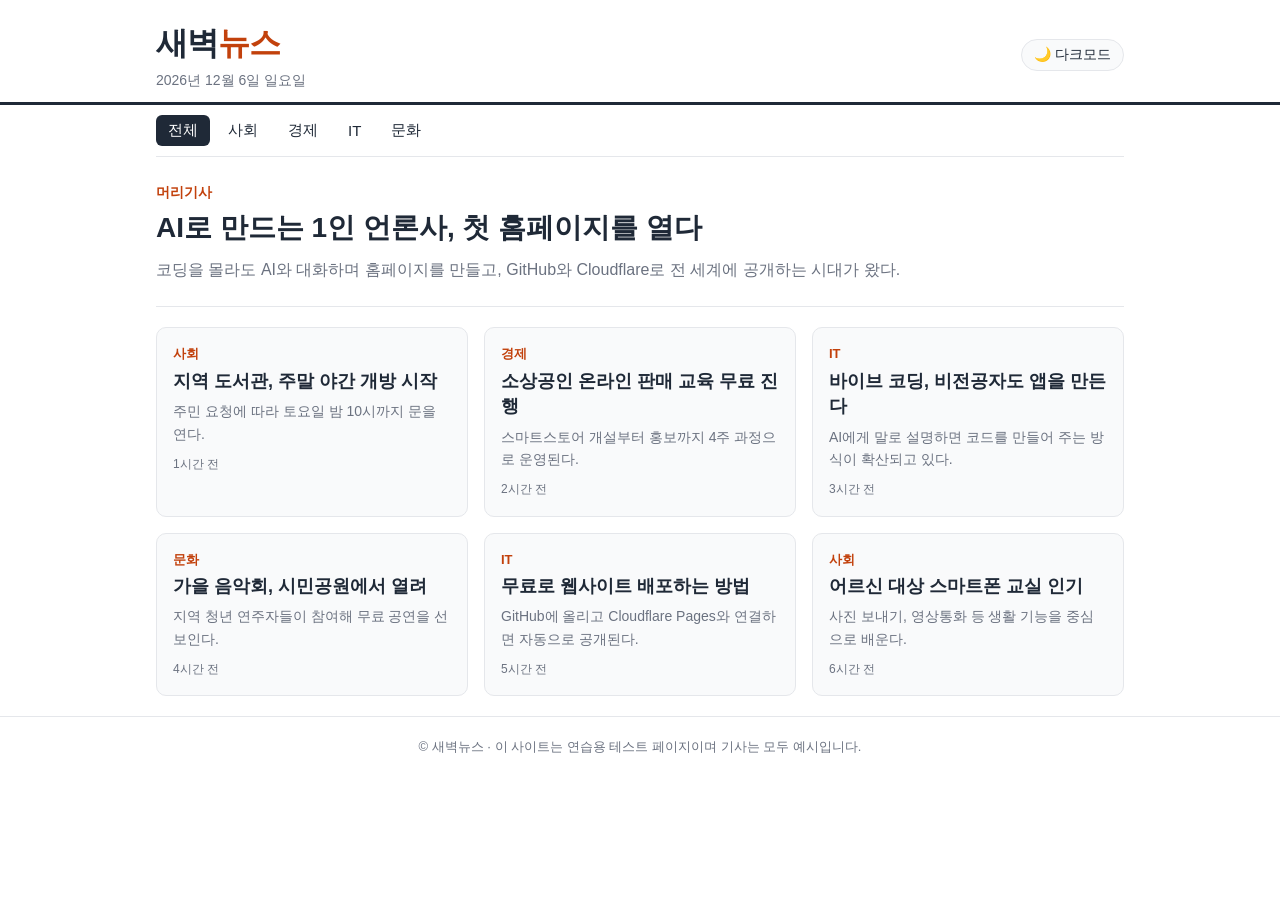
==== index.html @ fafa8a00 "언론사 홈페이지 테스트 페이지 추가 (index.html)" ====
<!DOCTYPE html>
<html lang="ko">
<head>
  <meta charset="UTF-8">
  <meta name="viewport" content="width=device-width, initial-scale=1.0">
  <title>새벽뉴스 (테스트)</title>

  <!-- ===== CSS: 꾸미기 ===== -->
  <style>
    :root {
      --bg: #ffffff;
      --text: #1f2937;
      --sub: #6b7280;
      --line: #e5e7eb;
      --point: #c2410c;
      --card: #f9fafb;
    }
    body.dark {
      --bg: #111827;
      --text: #f3f4f6;
      --sub: #9ca3af;
      --line: #374151;
      --point: #fb923c;
      --card: #1f2937;
    }
    * { box-sizing: border-box; }
    body {
      margin: 0;
      font-family: "Pretendard", "Apple SD Gothic Neo", "Malgun Gothic", sans-serif;
      background: var(--bg);
      color: var(--text);
      line-height: 1.6;
    }
    .wrap { max-width: 1000px; margin: 0 auto; padding: 0 16px; }

    /* 상단 */
    header { border-bottom: 3px solid var(--text); padding: 18px 0 10px; }
    .top { display: flex; justify-content: space-between; align-items: center; gap: 12px; }
    .logo { font-size: 32px; font-weight: 900; letter-spacing: -1px; margin: 0; }
    .logo span { color: var(--point); }
    .date { color: var(--sub); font-size: 14px; }
    #modeBtn {
      border: 1px solid var(--line); background: var(--card); color: var(--text);
      padding: 6px 12px; border-radius: 20px; cursor: pointer; font-size: 14px;
    }

    /* 메뉴 */
    nav { display: flex; gap: 6px; flex-wrap: wrap; padding: 10px 0; border-bottom: 1px solid var(--line); }
    nav button {
      border: none; background: none; color: var(--text); font-size: 15px;
      padding: 6px 12px; border-radius: 6px; cursor: pointer;
    }
    nav button.on { background: var(--text); color: var(--bg); }

    /* 머리기사 */
    .headline { padding: 24px 0; border-bottom: 1px solid var(--line); }
    .headline .tag { color: var(--point); font-weight: 700; font-size: 14px; }
    .headline h2 { font-size: 28px; margin: 6px 0 10px; line-height: 1.35; }
    .headline p { color: var(--sub); margin: 0; }

    /* 기사 목록 */
    .grid { display: grid; grid-template-columns: repeat(auto-fill, minmax(280px, 1fr)); gap: 16px; padding: 20px 0; }
    .card { background: var(--card); border: 1px solid var(--line); border-radius: 10px; padding: 16px; }
    .card .tag { color: var(--point); font-size: 13px; font-weight: 700; }
    .card h3 { margin: 4px 0 6px; font-size: 18px; line-height: 1.4; }
    .card p { margin: 0; color: var(--sub); font-size: 14px; }
    .card .time { margin-top: 10px; font-size: 12px; color: var(--sub); }

    footer { border-top: 1px solid var(--line); padding: 20px 0 40px; color: var(--sub); font-size: 13px; text-align: center; }

    @media (max-width: 600px) {
      .logo { font-size: 26px; }
      .headline h2 { font-size: 22px; }
    }
  </style>
</head>
<body>

  <!-- ===== HTML: 뼈대 ===== -->
  <header>
    <div class="wrap top">
      <div>
        <h1 class="logo">새벽<span>뉴스</span></h1>
        <div class="date" id="today"></div>
      </div>
      <button id="modeBtn">🌙 다크모드</button>
    </div>
  </header>

  <div class="wrap">
    <nav id="menu">
      <button class="on" data-cat="전체">전체</button>
      <button data-cat="사회">사회</button>
      <button data-cat="경제">경제</button>
      <button data-cat="IT">IT</button>
      <button data-cat="문화">문화</button>
    </nav>

    <section class="headline">
      <div class="tag">머리기사</div>
      <h2>AI로 만드는 1인 언론사, 첫 홈페이지를 열다</h2>
      <p>코딩을 몰라도 AI와 대화하며 홈페이지를 만들고, GitHub와 Cloudflare로 전 세계에 공개하는 시대가 왔다.</p>
    </section>

    <section class="grid" id="list"></section>
  </div>

  <footer>
    © 새벽뉴스 · 이 사이트는 연습용 테스트 페이지이며 기사는 모두 예시입니다.
  </footer>

  <!-- ===== JavaScript: 동작 ===== -->
  <script>
    // 1) 기사 데이터 (예시)
    const articles = [
      { cat: "사회", title: "지역 도서관, 주말 야간 개방 시작", text: "주민 요청에 따라 토요일 밤 10시까지 문을 연다.", time: "1시간 전" },
      { cat: "경제", title: "소상공인 온라인 판매 교육 무료 진행", text: "스마트스토어 개설부터 홍보까지 4주 과정으로 운영된다.", time: "2시간 전" },
      { cat: "IT", title: "바이브 코딩, 비전공자도 앱을 만든다", text: "AI에게 말로 설명하면 코드를 만들어 주는 방식이 확산되고 있다.", time: "3시간 전" },
      { cat: "문화", title: "가을 음악회, 시민공원에서 열려", text: "지역 청년 연주자들이 참여해 무료 공연을 선보인다.", time: "4시간 전" },
      { cat: "IT", title: "무료로 웹사이트 배포하는 방법", text: "GitHub에 올리고 Cloudflare Pages와 연결하면 자동으로 공개된다.", time: "5시간 전" },
      { cat: "사회", title: "어르신 대상 스마트폰 교실 인기", text: "사진 보내기, 영상통화 등 생활 기능을 중심으로 배운다.", time: "6시간 전" }
    ];

    // 2) 기사 목록을 화면에 그리기
    function showArticles(category) {
      const list = document.getElementById("list");
      list.innerHTML = "";
      articles
        .filter(a => category === "전체" || a.cat === category)
        .forEach(a => {
          list.innerHTML += `
            <article class="card">
              <div class="tag">${a.cat}</div>
              <h3>${a.title}</h3>
              <p>${a.text}</p>
              <div class="time">${a.time}</div>
            </article>`;
        });
    }

    // 3) 메뉴를 클릭하면 해당 분야 기사만 보이기 (이벤트)
    document.querySelectorAll("#menu button").forEach(btn => {
      btn.addEventListener("click", () => {
        document.querySelectorAll("#menu button").forEach(b => b.classList.remove("on"));
        btn.classList.add("on");
        showArticles(btn.dataset.cat);
      });
    });

    // 4) 다크모드 버튼
    document.getElementById("modeBtn").addEventListener("click", () => {
      document.body.classList.toggle("dark");
      const isDark = document.body.classList.contains("dark");
      document.getElementById("modeBtn").textContent = isDark ? "☀️ 라이트모드" : "🌙 다크모드";
    });

    // 5) 오늘 날짜 표시
    document.getElementById("today").textContent =
      new Date().toLocaleDateString("ko-KR", { year: "numeric", month: "long", day: "numeric", weekday: "long" });

    // 처음 열었을 때 전체 기사 보이기
    showArticles("전체");
  </script>
</body>
</html>
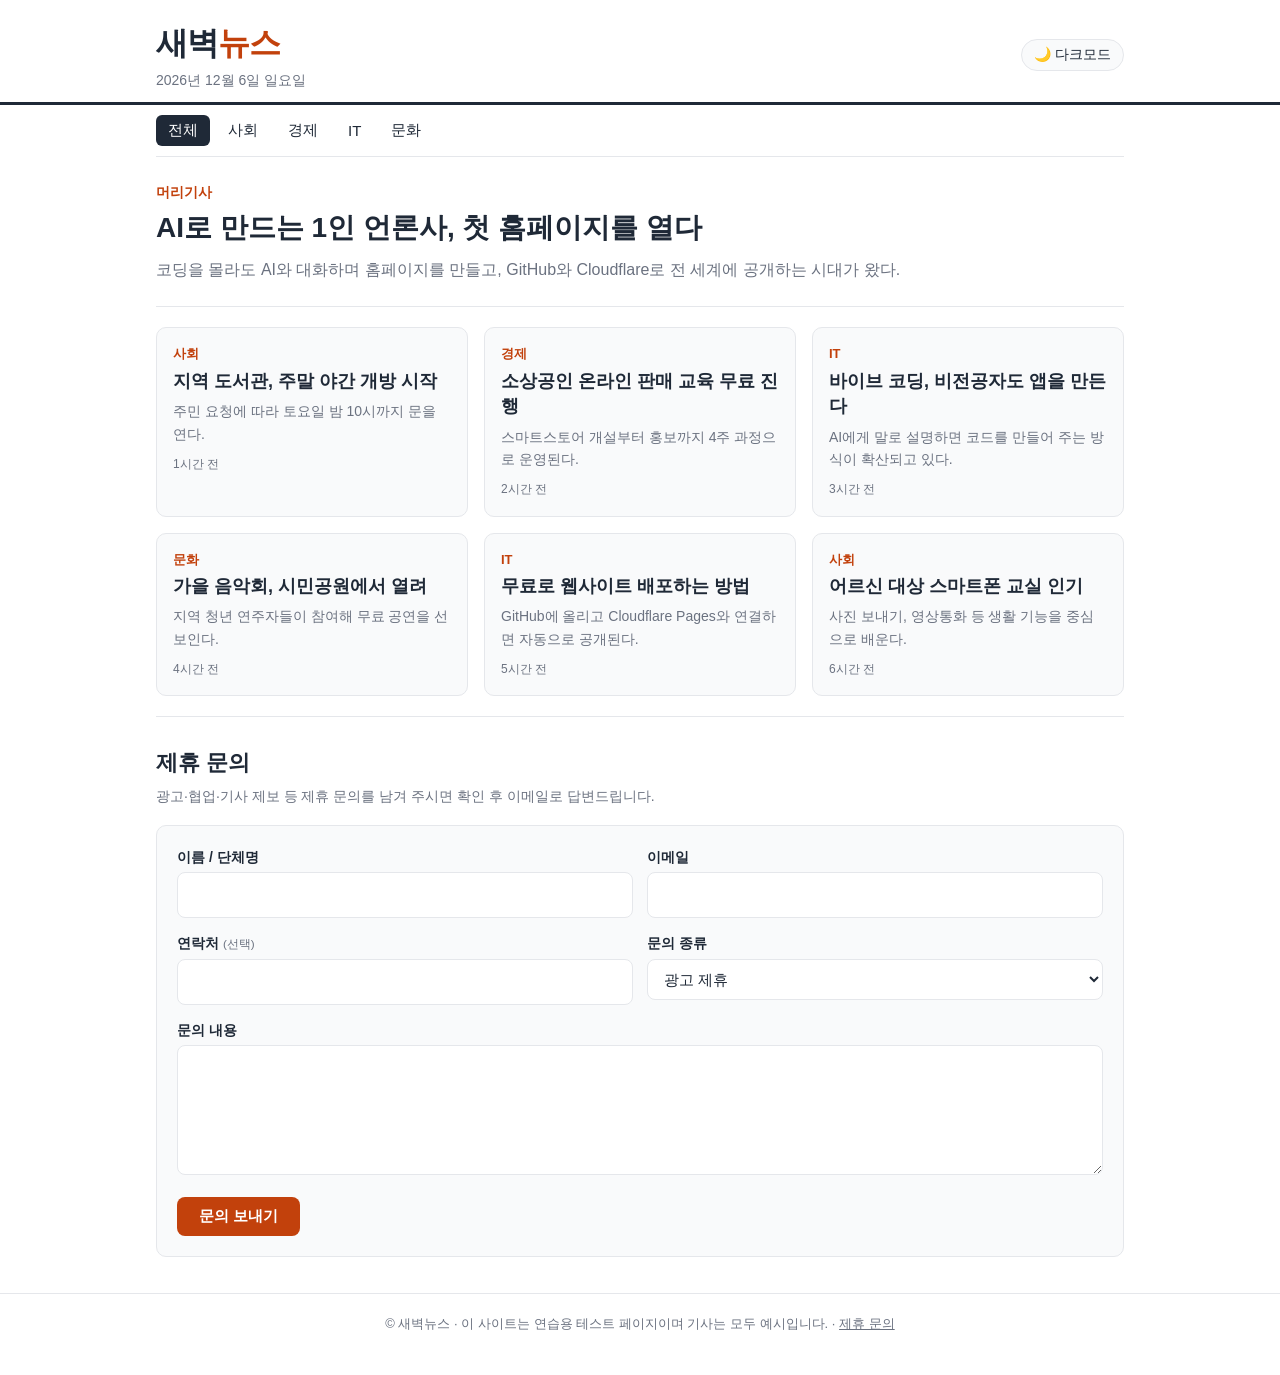
==== commit 89ee1451: "제휴 문의 폼 추가 (Formspree) Co-Authored-By: Claude Opus 5.5 <noreply@anthropic.com>" ====
--- a/index.html
+++ b/index.html
@@ -4,6 +4,18 @@
   <meta charset="UTF-8">
   <meta name="viewport" content="width=device-width, initial-scale=1.0">
   <title>새벽뉴스 (테스트)</title>
+
+  <!-- 화면이 그려지기 전에 저장된 모드를 먼저 적용 (깜빡임 방지) -->
+  <script>
+    (function () {
+      let saved = null;
+      try { saved = localStorage.getItem("theme"); } catch (e) {}
+      const prefersDark = window.matchMedia("(prefers-color-scheme: dark)").matches;
+      if (saved === "dark" || (!saved && prefersDark)) {
+        document.documentElement.classList.add("dark");
+      }
+    })();
+  </script>
 
   <!-- ===== CSS: 꾸미기 ===== -->
   <style>
@@ -15,7 +27,7 @@
       --point: #c2410c;
       --card: #f9fafb;
     }
-    body.dark {
+    html.dark {
       --bg: #111827;
       --text: #f3f4f6;
       --sub: #9ca3af;
@@ -30,7 +42,9 @@
       background: var(--bg);
       color: var(--text);
       line-height: 1.6;
-    }
+      transition: background 0.3s, color 0.3s;
+    }
+    .card, #modeBtn { transition: background 0.3s, border-color 0.3s, color 0.3s; }
     .wrap { max-width: 1000px; margin: 0 auto; padding: 0 16px; }
 
     /* 상단 */
@@ -66,9 +80,40 @@
     .card p { margin: 0; color: var(--sub); font-size: 14px; }
     .card .time { margin-top: 10px; font-size: 12px; color: var(--sub); }
 
+    /* 제휴 문의 폼 */
+    .contact { padding: 28px 0 36px; border-top: 1px solid var(--line); }
+    .contact h2 { font-size: 22px; margin: 0 0 4px; }
+    .contact .desc { color: var(--sub); font-size: 14px; margin: 0 0 18px; }
+    .contact form {
+      background: var(--card); border: 1px solid var(--line); border-radius: 10px;
+      padding: 20px; display: grid; grid-template-columns: 1fr 1fr; gap: 14px;
+    }
+    .contact .full { grid-column: 1 / -1; }
+    .contact label { display: block; font-size: 14px; font-weight: 700; margin-bottom: 4px; }
+    .contact label small { color: var(--sub); font-weight: 400; }
+    .contact input, .contact select, .contact textarea {
+      width: 100%; padding: 10px 12px; font: inherit; font-size: 15px;
+      color: var(--text); background: var(--bg);
+      border: 1px solid var(--line); border-radius: 8px;
+    }
+    .contact input:focus, .contact select:focus, .contact textarea:focus {
+      outline: 2px solid var(--point); outline-offset: -1px; border-color: transparent;
+    }
+    .contact textarea { min-height: 130px; resize: vertical; }
+    .contact button[type="submit"] {
+      justify-self: start; border: none; background: var(--point); color: #fff;
+      font-size: 15px; font-weight: 700; padding: 10px 22px; border-radius: 8px; cursor: pointer;
+    }
+    .contact button[type="submit"]:disabled { opacity: 0.6; cursor: default; }
+    #formMsg { font-size: 14px; margin: 0; }
+    #formMsg.ok { color: #16a34a; }
+    #formMsg.err { color: #dc2626; }
+    .contact .hp { display: none; }
+
     footer { border-top: 1px solid var(--line); padding: 20px 0 40px; color: var(--sub); font-size: 13px; text-align: center; }
 
     @media (max-width: 600px) {
+      .contact form { grid-template-columns: 1fr; }
       .logo { font-size: 26px; }
       .headline h2 { font-size: 22px; }
     }
@@ -103,10 +148,50 @@
     </section>
 
     <section class="grid" id="list"></section>
+
+    <!-- 제휴 문의 폼 (Formspree로 이메일 전송) -->
+    <section class="contact" id="contact">
+      <h2>제휴 문의</h2>
+      <p class="desc">광고·협업·기사 제보 등 제휴 문의를 남겨 주시면 확인 후 이메일로 답변드립니다.</p>
+
+      <form id="contactForm" action="https://formspree.io/f/mvkzvkqk" method="POST">
+        <div>
+          <label for="name">이름 / 단체명</label>
+          <input id="name" name="이름" type="text" required>
+        </div>
+        <div>
+          <label for="email">이메일</label>
+          <input id="email" name="email" type="email" required>
+        </div>
+        <div>
+          <label for="phone">연락처 <small>(선택)</small></label>
+          <input id="phone" name="연락처" type="tel">
+        </div>
+        <div>
+          <label for="kind">문의 종류</label>
+          <select id="kind" name="문의 종류">
+            <option>광고 제휴</option>
+            <option>콘텐츠 협업</option>
+            <option>기사 제보</option>
+            <option>기타</option>
+          </select>
+        </div>
+        <div class="full">
+          <label for="message">문의 내용</label>
+          <textarea id="message" name="문의 내용" required></textarea>
+        </div>
+        <input type="hidden" name="_subject" value="[새벽뉴스] 새 제휴 문의">
+        <input class="hp" type="text" name="_gotcha" tabindex="-1" autocomplete="off">
+        <div class="full">
+          <button type="submit">문의 보내기</button>
+          <p id="formMsg" role="status"></p>
+        </div>
+      </form>
+    </section>
   </div>
 
   <footer>
-    © 새벽뉴스 · 이 사이트는 연습용 테스트 페이지이며 기사는 모두 예시입니다.
+    © 새벽뉴스 · 이 사이트는 연습용 테스트 페이지이며 기사는 모두 예시입니다. · <a href="#contact" style="color: inherit;">제휴 문의</a>
   </footer>
 
   <!-- ===== JavaScript: 동작 ===== -->
@@ -147,14 +232,65 @@
       });
     });
 
-    // 4) 다크모드 버튼
-    document.getElementById("modeBtn").addEventListener("click", () => {
-      document.body.classList.toggle("dark");
-      const isDark = document.body.classList.contains("dark");
-      document.getElementById("modeBtn").textContent = isDark ? "☀️ 라이트모드" : "🌙 다크모드";
+    // 4) 다크모드 / 라이트모드 버튼
+    //    - 누르면 모드가 바뀌고, 선택한 모드를 브라우저에 저장해 다음 방문에도 유지
+    //    - 저장된 선택이 없으면 휴대폰·컴퓨터의 기기 설정(다크/라이트)을 따름
+    const modeBtn = document.getElementById("modeBtn");
+
+    function updateModeBtn() {
+      const isDark = document.documentElement.classList.contains("dark");
+      modeBtn.textContent = isDark ? "☀️ 라이트모드" : "🌙 다크모드";
+    }
+
+    modeBtn.addEventListener("click", () => {
+      const isDark = document.documentElement.classList.toggle("dark");
+      try { localStorage.setItem("theme", isDark ? "dark" : "light"); } catch (e) {}
+      updateModeBtn();
     });
 
-    // 5) 오늘 날짜 표시
+    // 사용자가 직접 고른 적이 없으면, 기기 설정이 바뀔 때 따라 바뀜
+    window.matchMedia("(prefers-color-scheme: dark)").addEventListener("change", e => {
+      let saved = null;
+      try { saved = localStorage.getItem("theme"); } catch (err) {}
+      if (!saved) {
+        document.documentElement.classList.toggle("dark", e.matches);
+        updateModeBtn();
+      }
+    });
+
+    updateModeBtn();
+
+    // 5) 제휴 문의 폼: 페이지 이동 없이 Formspree로 보내고 결과를 화면에 표시
+    const contactForm = document.getElementById("contactForm");
+    const formMsg = document.getElementById("formMsg");
+
+    contactForm.addEventListener("submit", async e => {
+      e.preventDefault();
+      const submitBtn = contactForm.querySelector("button[type='submit']");
+      submitBtn.disabled = true;
+      submitBtn.textContent = "보내는 중...";
+      formMsg.className = "";
+      formMsg.textContent = "";
+
+      try {
+        const res = await fetch(contactForm.action, {
+          method: "POST",
+          body: new FormData(contactForm),
+          headers: { Accept: "application/json" }
+        });
+        if (!res.ok) throw new Error();
+        contactForm.reset();
+        formMsg.className = "ok";
+        formMsg.textContent = "문의가 접수되었습니다. 감사합니다!";
+      } catch (err) {
+        formMsg.className = "err";
+        formMsg.textContent = "전송에 실패했습니다. 잠시 후 다시 시도해 주세요.";
+      }
+      submitBtn.disabled = false;
+      submitBtn.textContent = "문의 보내기";
+    });
+
+    // 6) 오늘 날짜 표시
     document.getElementById("today").textContent =
       new Date().toLocaleDateString("ko-KR", { year: "numeric", month: "long", day: "numeric", weekday: "long" });
 
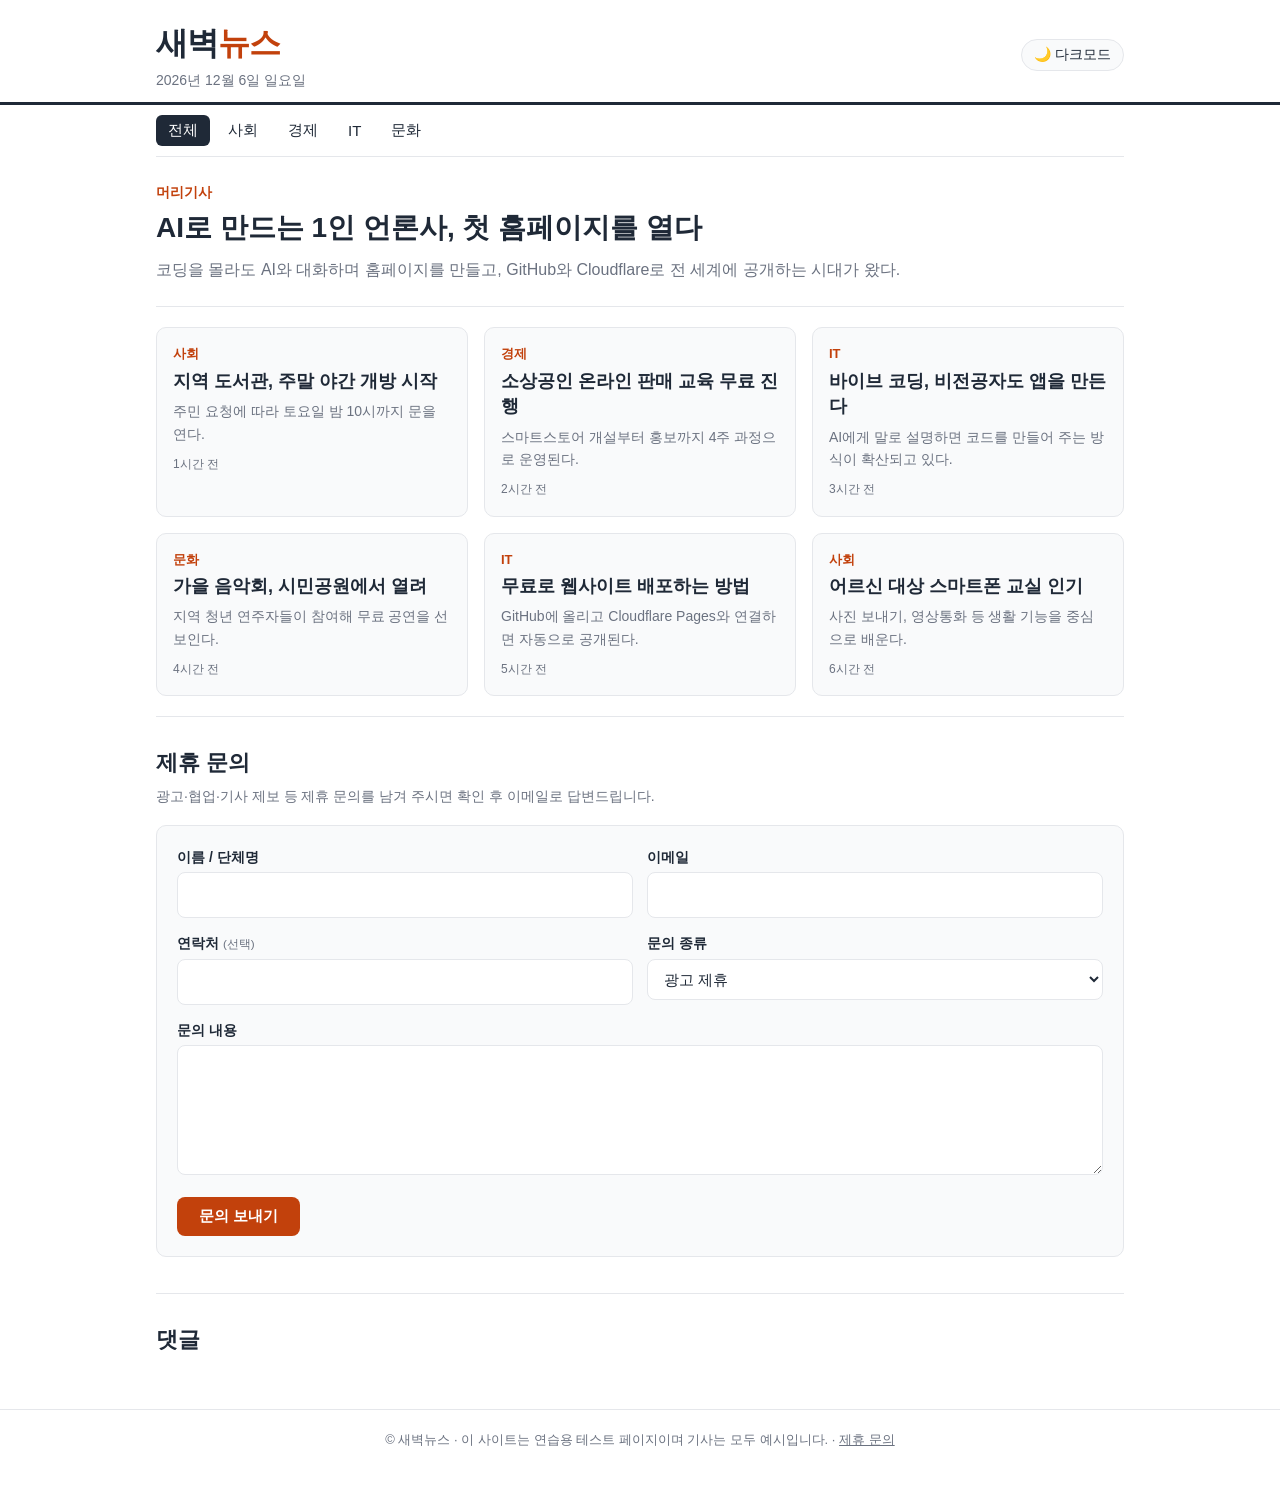
==== commit d58d36b4: "Disqus 댓글 추가 (다크모드 전환 시 댓글 창 다시 불러오기) Co-Authored-By: Claude Opus 5.5 <noreply@anthropic.com>" ====
--- a/index.html
+++ b/index.html
@@ -110,6 +110,10 @@
     #formMsg.err { color: #dc2626; }
     .contact .hp { display: none; }
 
+    /* 댓글 */
+    .comments { padding: 28px 0 36px; border-top: 1px solid var(--line); }
+    .comments h2 { font-size: 22px; margin: 0 0 16px; }
+
     footer { border-top: 1px solid var(--line); padding: 20px 0 40px; color: var(--sub); font-size: 13px; text-align: center; }
 
     @media (max-width: 600px) {
@@ -187,6 +191,13 @@
           <p id="formMsg" role="status"></p>
         </div>
       </form>
+    </section>
+
+    <!-- 댓글 (Disqus) -->
+    <section class="comments" id="comments">
+      <h2>댓글</h2>
+      <div id="disqus_thread"></div>
+      <noscript>Please enable JavaScript to view the <a href="https://disqus.com/?ref_noscript">comments powered by Disqus.</a></noscript>
     </section>
   </div>
 
@@ -246,6 +257,7 @@
       const isDark = document.documentElement.classList.toggle("dark");
       try { localStorage.setItem("theme", isDark ? "dark" : "light"); } catch (e) {}
       updateModeBtn();
+      reloadComments();
     });
 
     // 사용자가 직접 고른 적이 없으면, 기기 설정이 바뀔 때 따라 바뀜
@@ -255,6 +267,7 @@
       if (!saved) {
         document.documentElement.classList.toggle("dark", e.matches);
         updateModeBtn();
+        reloadComments();
       }
     });
 
@@ -290,7 +303,26 @@
       submitBtn.textContent = "문의 보내기";
     });
 
-    // 6) 오늘 날짜 표시
+    // 6) 댓글 (Disqus)
+    //    - 주소 뒤의 #contact 같은 부분이 달라도 같은 댓글 창이 보이도록 주소와 식별자를 고정
+    var disqus_config = function () {
+      this.page.url = "https://githubtest2.pages.dev/";
+      this.page.identifier = "home";
+    };
+    (function () {
+      var d = document, s = d.createElement("script");
+      s.src = "https://test-pfldoymxti.disqus.com/embed.js";
+      s.setAttribute("data-timestamp", +new Date());
+      (d.head || d.body).appendChild(s);
+    })();
+
+    // Disqus는 처음 열릴 때의 배경색으로 글자색을 정하므로, 모드를 바꾸면 댓글 창을 다시 불러옴
+    function reloadComments() {
+      if (!window.DISQUS) return;
+      setTimeout(() => DISQUS.reset({ reload: true, config: disqus_config }), 350);
+    }
+
+    // 7) 오늘 날짜 표시
     document.getElementById("today").textContent =
       new Date().toLocaleDateString("ko-KR", { year: "numeric", month: "long", day: "numeric", weekday: "long" });
 
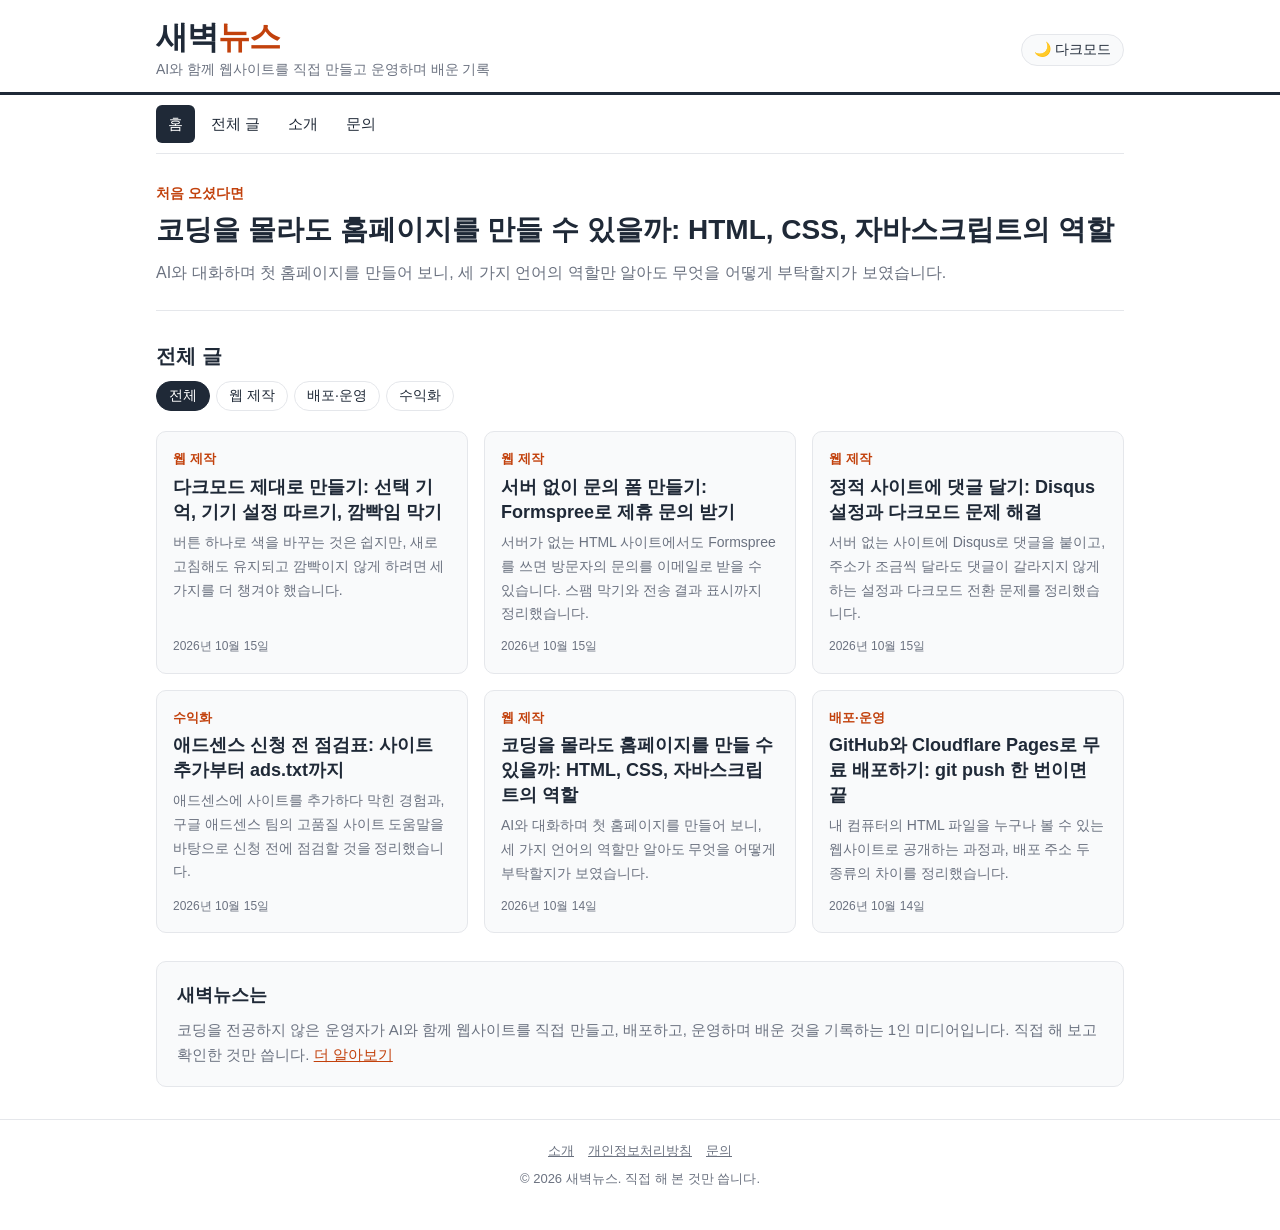
==== commit 56f26ad6: "애드센스 고품질 기준에 맞춰 사이트 개편 - 지어낸 예시 기사와 테스트 문구 삭제, 실제 제작 경험 글 6편 추가 - 소개, 개인정보처리방침, 문의, 404 페이지 추가 - 공통 " ====
--- a/index.html
+++ b/index.html
@@ -3,7 +3,17 @@
 <head>
   <meta charset="UTF-8">
   <meta name="viewport" content="width=device-width, initial-scale=1.0">
-  <title>새벽뉴스 (테스트)</title>
+  <title>새벽뉴스 | AI와 함께 웹사이트를 직접 만들고 운영하며 배운 기록</title>
+  <meta name="description" content="비전공자가 AI와 함께 웹사이트를 만들고 GitHub·Cloudflare로 배포하고, 문의 폼·댓글·애드센스까지 운영하며 배운 실전 기록입니다.">
+  <meta property="og:site_name" content="새벽뉴스">
+  <meta property="og:type" content="website">
+  <meta property="og:title" content="새벽뉴스">
+  <meta property="og:description" content="비전공자가 AI와 함께 웹사이트를 만들고 GitHub·Cloudflare로 배포하고, 문의 폼·댓글·애드센스까지 운영하며 배운 실전 기록입니다.">
+  <meta property="og:url" content="https://githubtest2.pages.dev/">
+  <link rel="canonical" href="https://githubtest2.pages.dev/">
+  <meta name="google-adsense-account" content="ca-pub-3379650896174105">
+  <script async src="https://pagead2.googlesyndication.com/pagead/js/adsbygoogle.js?client=ca-pub-3379650896174105"
+       crossorigin="anonymous"></script>
 
   <!-- 화면이 그려지기 전에 저장된 모드를 먼저 적용 (깜빡임 방지) -->
   <script>
@@ -16,318 +26,95 @@
       }
     })();
   </script>
-
-  <!-- ===== CSS: 꾸미기 ===== -->
-  <style>
-    :root {
-      --bg: #ffffff;
-      --text: #1f2937;
-      --sub: #6b7280;
-      --line: #e5e7eb;
-      --point: #c2410c;
-      --card: #f9fafb;
-    }
-    html.dark {
-      --bg: #111827;
-      --text: #f3f4f6;
-      --sub: #9ca3af;
-      --line: #374151;
-      --point: #fb923c;
-      --card: #1f2937;
-    }
-    * { box-sizing: border-box; }
-    body {
-      margin: 0;
-      font-family: "Pretendard", "Apple SD Gothic Neo", "Malgun Gothic", sans-serif;
-      background: var(--bg);
-      color: var(--text);
-      line-height: 1.6;
-      transition: background 0.3s, color 0.3s;
-    }
-    .card, #modeBtn { transition: background 0.3s, border-color 0.3s, color 0.3s; }
-    .wrap { max-width: 1000px; margin: 0 auto; padding: 0 16px; }
-
-    /* 상단 */
-    header { border-bottom: 3px solid var(--text); padding: 18px 0 10px; }
-    .top { display: flex; justify-content: space-between; align-items: center; gap: 12px; }
-    .logo { font-size: 32px; font-weight: 900; letter-spacing: -1px; margin: 0; }
-    .logo span { color: var(--point); }
-    .date { color: var(--sub); font-size: 14px; }
-    #modeBtn {
-      border: 1px solid var(--line); background: var(--card); color: var(--text);
-      padding: 6px 12px; border-radius: 20px; cursor: pointer; font-size: 14px;
-    }
-
-    /* 메뉴 */
-    nav { display: flex; gap: 6px; flex-wrap: wrap; padding: 10px 0; border-bottom: 1px solid var(--line); }
-    nav button {
-      border: none; background: none; color: var(--text); font-size: 15px;
-      padding: 6px 12px; border-radius: 6px; cursor: pointer;
-    }
-    nav button.on { background: var(--text); color: var(--bg); }
-
-    /* 머리기사 */
-    .headline { padding: 24px 0; border-bottom: 1px solid var(--line); }
-    .headline .tag { color: var(--point); font-weight: 700; font-size: 14px; }
-    .headline h2 { font-size: 28px; margin: 6px 0 10px; line-height: 1.35; }
-    .headline p { color: var(--sub); margin: 0; }
-
-    /* 기사 목록 */
-    .grid { display: grid; grid-template-columns: repeat(auto-fill, minmax(280px, 1fr)); gap: 16px; padding: 20px 0; }
-    .card { background: var(--card); border: 1px solid var(--line); border-radius: 10px; padding: 16px; }
-    .card .tag { color: var(--point); font-size: 13px; font-weight: 700; }
-    .card h3 { margin: 4px 0 6px; font-size: 18px; line-height: 1.4; }
-    .card p { margin: 0; color: var(--sub); font-size: 14px; }
-    .card .time { margin-top: 10px; font-size: 12px; color: var(--sub); }
-
-    /* 제휴 문의 폼 */
-    .contact { padding: 28px 0 36px; border-top: 1px solid var(--line); }
-    .contact h2 { font-size: 22px; margin: 0 0 4px; }
-    .contact .desc { color: var(--sub); font-size: 14px; margin: 0 0 18px; }
-    .contact form {
-      background: var(--card); border: 1px solid var(--line); border-radius: 10px;
-      padding: 20px; display: grid; grid-template-columns: 1fr 1fr; gap: 14px;
-    }
-    .contact .full { grid-column: 1 / -1; }
-    .contact label { display: block; font-size: 14px; font-weight: 700; margin-bottom: 4px; }
-    .contact label small { color: var(--sub); font-weight: 400; }
-    .contact input, .contact select, .contact textarea {
-      width: 100%; padding: 10px 12px; font: inherit; font-size: 15px;
-      color: var(--text); background: var(--bg);
-      border: 1px solid var(--line); border-radius: 8px;
-    }
-    .contact input:focus, .contact select:focus, .contact textarea:focus {
-      outline: 2px solid var(--point); outline-offset: -1px; border-color: transparent;
-    }
-    .contact textarea { min-height: 130px; resize: vertical; }
-    .contact button[type="submit"] {
-      justify-self: start; border: none; background: var(--point); color: #fff;
-      font-size: 15px; font-weight: 700; padding: 10px 22px; border-radius: 8px; cursor: pointer;
-    }
-    .contact button[type="submit"]:disabled { opacity: 0.6; cursor: default; }
-    #formMsg { font-size: 14px; margin: 0; }
-    #formMsg.ok { color: #16a34a; }
-    #formMsg.err { color: #dc2626; }
-    .contact .hp { display: none; }
-
-    /* 댓글 */
-    .comments { padding: 28px 0 36px; border-top: 1px solid var(--line); }
-    .comments h2 { font-size: 22px; margin: 0 0 16px; }
-
-    footer { border-top: 1px solid var(--line); padding: 20px 0 40px; color: var(--sub); font-size: 13px; text-align: center; }
-
-    @media (max-width: 600px) {
-      .contact form { grid-template-columns: 1fr; }
-      .logo { font-size: 26px; }
-      .headline h2 { font-size: 22px; }
-    }
-  </style>
+  <link rel="stylesheet" href="/style.css">
 </head>
 <body>
 
-  <!-- ===== HTML: 뼈대 ===== -->
   <header>
     <div class="wrap top">
       <div>
-        <h1 class="logo">새벽<span>뉴스</span></h1>
-        <div class="date" id="today"></div>
+        <p class="logo"><a href="/">새벽<span>뉴스</span></a></p>
+        <p class="tagline">AI와 함께 웹사이트를 직접 만들고 운영하며 배운 기록</p>
       </div>
-      <button id="modeBtn">🌙 다크모드</button>
+      <button id="modeBtn" type="button">🌙 다크모드</button>
     </div>
   </header>
 
   <div class="wrap">
-    <nav id="menu">
-      <button class="on" data-cat="전체">전체</button>
-      <button data-cat="사회">사회</button>
-      <button data-cat="경제">경제</button>
-      <button data-cat="IT">IT</button>
-      <button data-cat="문화">문화</button>
+    <nav class="site-nav" aria-label="주 메뉴">
+      <a href="/" class="on">홈</a>
+      <a href="/#articles">전체 글</a>
+      <a href="/about">소개</a>
+      <a href="/contact">문의</a>
     </nav>
 
-    <section class="headline">
-      <div class="tag">머리기사</div>
-      <h2>AI로 만드는 1인 언론사, 첫 홈페이지를 열다</h2>
-      <p>코딩을 몰라도 AI와 대화하며 홈페이지를 만들고, GitHub와 Cloudflare로 전 세계에 공개하는 시대가 왔다.</p>
+    <section class="hero">
+      <div class="tag">처음 오셨다면</div>
+      <h2><a href="/articles/first-homepage">코딩을 몰라도 홈페이지를 만들 수 있을까: HTML, CSS, 자바스크립트의 역할</a></h2>
+      <p>AI와 대화하며 첫 홈페이지를 만들어 보니, 세 가지 언어의 역할만 알아도 무엇을 어떻게 부탁할지가 보였습니다.</p>
     </section>
 
-    <section class="grid" id="list"></section>
-
-    <!-- 제휴 문의 폼 (Formspree로 이메일 전송) -->
-    <section class="contact" id="contact">
-      <h2>제휴 문의</h2>
-      <p class="desc">광고·협업·기사 제보 등 제휴 문의를 남겨 주시면 확인 후 이메일로 답변드립니다.</p>
-
-      <form id="contactForm" action="https://formspree.io/f/mvkzvkqk" method="POST">
-        <div>
-          <label for="name">이름 / 단체명</label>
-          <input id="name" name="이름" type="text" required>
-        </div>
-        <div>
-          <label for="email">이메일</label>
-          <input id="email" name="email" type="email" required>
-        </div>
-        <div>
-          <label for="phone">연락처 <small>(선택)</small></label>
-          <input id="phone" name="연락처" type="tel">
-        </div>
-        <div>
-          <label for="kind">문의 종류</label>
-          <select id="kind" name="문의 종류">
-            <option>광고 제휴</option>
-            <option>콘텐츠 협업</option>
-            <option>기사 제보</option>
-            <option>기타</option>
-          </select>
-        </div>
-        <div class="full">
-          <label for="message">문의 내용</label>
-          <textarea id="message" name="문의 내용" required></textarea>
-        </div>
-        <input type="hidden" name="_subject" value="[새벽뉴스] 새 제휴 문의">
-        <input class="hp" type="text" name="_gotcha" tabindex="-1" autocomplete="off">
-        <div class="full">
-          <button type="submit">문의 보내기</button>
-          <p id="formMsg" role="status"></p>
-        </div>
-      </form>
+    <h1 class="section-title" id="articles">전체 글</h1>
+    <div class="filter" id="filter" aria-label="분류">
+      <button type="button" class="on" data-cat="전체">전체</button>
+      <button type="button" data-cat="웹 제작">웹 제작</button>
+      <button type="button" data-cat="배포·운영">배포·운영</button>
+      <button type="button" data-cat="수익화">수익화</button>
+    </div>
+    <section class="grid" id="list">
+      <article class="card" data-cat="웹 제작">
+        <div class="tag">웹 제작</div>
+        <h3><a href="/articles/dark-mode">다크모드 제대로 만들기: 선택 기억, 기기 설정 따르기, 깜빡임 막기</a></h3>
+        <p>버튼 하나로 색을 바꾸는 것은 쉽지만, 새로고침해도 유지되고 깜빡이지 않게 하려면 세 가지를 더 챙겨야 했습니다.</p>
+        <div class="meta"><time datetime="2026-10-15">2026년 10월 15일</time></div>
+      </article>
+      <article class="card" data-cat="웹 제작">
+        <div class="tag">웹 제작</div>
+        <h3><a href="/articles/formspree-contact-form">서버 없이 문의 폼 만들기: Formspree로 제휴 문의 받기</a></h3>
+        <p>서버가 없는 HTML 사이트에서도 Formspree를 쓰면 방문자의 문의를 이메일로 받을 수 있습니다. 스팸 막기와 전송 결과 표시까지 정리했습니다.</p>
+        <div class="meta"><time datetime="2026-10-15">2026년 10월 15일</time></div>
+      </article>
+      <article class="card" data-cat="웹 제작">
+        <div class="tag">웹 제작</div>
+        <h3><a href="/articles/disqus-comments">정적 사이트에 댓글 달기: Disqus 설정과 다크모드 문제 해결</a></h3>
+        <p>서버 없는 사이트에 Disqus로 댓글을 붙이고, 주소가 조금씩 달라도 댓글이 갈라지지 않게 하는 설정과 다크모드 전환 문제를 정리했습니다.</p>
+        <div class="meta"><time datetime="2026-10-15">2026년 10월 15일</time></div>
+      </article>
+      <article class="card" data-cat="수익화">
+        <div class="tag">수익화</div>
+        <h3><a href="/articles/adsense-checklist">애드센스 신청 전 점검표: 사이트 추가부터 ads.txt까지</a></h3>
+        <p>애드센스에 사이트를 추가하다 막힌 경험과, 구글 애드센스 팀의 고품질 사이트 도움말을 바탕으로 신청 전에 점검할 것을 정리했습니다.</p>
+        <div class="meta"><time datetime="2026-10-15">2026년 10월 15일</time></div>
+      </article>
+      <article class="card" data-cat="웹 제작">
+        <div class="tag">웹 제작</div>
+        <h3><a href="/articles/first-homepage">코딩을 몰라도 홈페이지를 만들 수 있을까: HTML, CSS, 자바스크립트의 역할</a></h3>
+        <p>AI와 대화하며 첫 홈페이지를 만들어 보니, 세 가지 언어의 역할만 알아도 무엇을 어떻게 부탁할지가 보였습니다.</p>
+        <div class="meta"><time datetime="2026-10-14">2026년 10월 14일</time></div>
+      </article>
+      <article class="card" data-cat="배포·운영">
+        <div class="tag">배포·운영</div>
+        <h3><a href="/articles/deploy-cloudflare-pages">GitHub와 Cloudflare Pages로 무료 배포하기: git push 한 번이면 끝</a></h3>
+        <p>내 컴퓨터의 HTML 파일을 누구나 볼 수 있는 웹사이트로 공개하는 과정과, 배포 주소 두 종류의 차이를 정리했습니다.</p>
+        <div class="meta"><time datetime="2026-10-14">2026년 10월 14일</time></div>
+      </article>
     </section>
 
-    <!-- 댓글 (Disqus) -->
-    <section class="comments" id="comments">
-      <h2>댓글</h2>
-      <div id="disqus_thread"></div>
-      <noscript>Please enable JavaScript to view the <a href="https://disqus.com/?ref_noscript">comments powered by Disqus.</a></noscript>
+    <section class="about-box">
+      <h2>새벽뉴스는</h2>
+      <p>코딩을 전공하지 않은 운영자가 AI와 함께 웹사이트를 직접 만들고, 배포하고, 운영하며 배운 것을 기록하는 1인 미디어입니다. 직접 해 보고 확인한 것만 씁니다. <a href="/about">더 알아보기</a></p>
     </section>
   </div>
 
   <footer>
-    © 새벽뉴스 · 이 사이트는 연습용 테스트 페이지이며 기사는 모두 예시입니다. · <a href="#contact" style="color: inherit;">제휴 문의</a>
+    <nav aria-label="사이트 정보">
+      <a href="/about">소개</a>
+      <a href="/privacy">개인정보처리방침</a>
+      <a href="/contact">문의</a>
+    </nav>
+    © 2026 새벽뉴스. 직접 해 본 것만 씁니다.
   </footer>
 
-  <!-- ===== JavaScript: 동작 ===== -->
-  <script>
-    // 1) 기사 데이터 (예시)
-    const articles = [
-      { cat: "사회", title: "지역 도서관, 주말 야간 개방 시작", text: "주민 요청에 따라 토요일 밤 10시까지 문을 연다.", time: "1시간 전" },
-      { cat: "경제", title: "소상공인 온라인 판매 교육 무료 진행", text: "스마트스토어 개설부터 홍보까지 4주 과정으로 운영된다.", time: "2시간 전" },
-      { cat: "IT", title: "바이브 코딩, 비전공자도 앱을 만든다", text: "AI에게 말로 설명하면 코드를 만들어 주는 방식이 확산되고 있다.", time: "3시간 전" },
-      { cat: "문화", title: "가을 음악회, 시민공원에서 열려", text: "지역 청년 연주자들이 참여해 무료 공연을 선보인다.", time: "4시간 전" },
-      { cat: "IT", title: "무료로 웹사이트 배포하는 방법", text: "GitHub에 올리고 Cloudflare Pages와 연결하면 자동으로 공개된다.", time: "5시간 전" },
-      { cat: "사회", title: "어르신 대상 스마트폰 교실 인기", text: "사진 보내기, 영상통화 등 생활 기능을 중심으로 배운다.", time: "6시간 전" }
-    ];
-
-    // 2) 기사 목록을 화면에 그리기
-    function showArticles(category) {
-      const list = document.getElementById("list");
-      list.innerHTML = "";
-      articles
-        .filter(a => category === "전체" || a.cat === category)
-        .forEach(a => {
-          list.innerHTML += `
-            <article class="card">
-              <div class="tag">${a.cat}</div>
-              <h3>${a.title}</h3>
-              <p>${a.text}</p>
-              <div class="time">${a.time}</div>
-            </article>`;
-        });
-    }
-
-    // 3) 메뉴를 클릭하면 해당 분야 기사만 보이기 (이벤트)
-    document.querySelectorAll("#menu button").forEach(btn => {
-      btn.addEventListener("click", () => {
-        document.querySelectorAll("#menu button").forEach(b => b.classList.remove("on"));
-        btn.classList.add("on");
-        showArticles(btn.dataset.cat);
-      });
-    });
-
-    // 4) 다크모드 / 라이트모드 버튼
-    //    - 누르면 모드가 바뀌고, 선택한 모드를 브라우저에 저장해 다음 방문에도 유지
-    //    - 저장된 선택이 없으면 휴대폰·컴퓨터의 기기 설정(다크/라이트)을 따름
-    const modeBtn = document.getElementById("modeBtn");
-
-    function updateModeBtn() {
-      const isDark = document.documentElement.classList.contains("dark");
-      modeBtn.textContent = isDark ? "☀️ 라이트모드" : "🌙 다크모드";
-    }
-
-    modeBtn.addEventListener("click", () => {
-      const isDark = document.documentElement.classList.toggle("dark");
-      try { localStorage.setItem("theme", isDark ? "dark" : "light"); } catch (e) {}
-      updateModeBtn();
-      reloadComments();
-    });
-
-    // 사용자가 직접 고른 적이 없으면, 기기 설정이 바뀔 때 따라 바뀜
-    window.matchMedia("(prefers-color-scheme: dark)").addEventListener("change", e => {
-      let saved = null;
-      try { saved = localStorage.getItem("theme"); } catch (err) {}
-      if (!saved) {
-        document.documentElement.classList.toggle("dark", e.matches);
-        updateModeBtn();
-        reloadComments();
-      }
-    });
-
-    updateModeBtn();
-
-    // 5) 제휴 문의 폼: 페이지 이동 없이 Formspree로 보내고 결과를 화면에 표시
-    const contactForm = document.getElementById("contactForm");
-    const formMsg = document.getElementById("formMsg");
-
-    contactForm.addEventListener("submit", async e => {
-      e.preventDefault();
-      const submitBtn = contactForm.querySelector("button[type='submit']");
-      submitBtn.disabled = true;
-      submitBtn.textContent = "보내는 중...";
-      formMsg.className = "";
-      formMsg.textContent = "";
-
-      try {
-        const res = await fetch(contactForm.action, {
-          method: "POST",
-          body: new FormData(contactForm),
-          headers: { Accept: "application/json" }
-        });
-        if (!res.ok) throw new Error();
-        contactForm.reset();
-        formMsg.className = "ok";
-        formMsg.textContent = "문의가 접수되었습니다. 감사합니다!";
-      } catch (err) {
-        formMsg.className = "err";
-        formMsg.textContent = "전송에 실패했습니다. 잠시 후 다시 시도해 주세요.";
-      }
-      submitBtn.disabled = false;
-      submitBtn.textContent = "문의 보내기";
-    });
-
-    // 6) 댓글 (Disqus)
-    //    - 주소 뒤의 #contact 같은 부분이 달라도 같은 댓글 창이 보이도록 주소와 식별자를 고정
-    var disqus_config = function () {
-      this.page.url = "https://githubtest2.pages.dev/";
-      this.page.identifier = "home";
-    };
-    (function () {
-      var d = document, s = d.createElement("script");
-      s.src = "https://test-pfldoymxti.disqus.com/embed.js";
-      s.setAttribute("data-timestamp", +new Date());
-      (d.head || d.body).appendChild(s);
-    })();
-
-    // Disqus는 처음 열릴 때의 배경색으로 글자색을 정하므로, 모드를 바꾸면 댓글 창을 다시 불러옴
-    function reloadComments() {
-      if (!window.DISQUS) return;
-      setTimeout(() => DISQUS.reset({ reload: true, config: disqus_config }), 350);
-    }
-
-    // 7) 오늘 날짜 표시
-    document.getElementById("today").textContent =
-      new Date().toLocaleDateString("ko-KR", { year: "numeric", month: "long", day: "numeric", weekday: "long" });
-
-    // 처음 열었을 때 전체 기사 보이기
-    showArticles("전체");
-  </script>
+  <script src="/site.js"></script>
 </body>
 </html>
--- a/style.css
+++ b/style.css
@@ -0,0 +1,167 @@
+/* ===== 새벽뉴스 공통 스타일 ===== */
+:root {
+  --bg: #ffffff;
+  --text: #1f2937;
+  --sub: #6b7280;
+  --line: #e5e7eb;
+  --point: #c2410c;
+  --card: #f9fafb;
+  --code-bg: #f3f4f6;
+}
+html.dark {
+  --bg: #111827;
+  --text: #f3f4f6;
+  --sub: #9ca3af;
+  --line: #374151;
+  --point: #fb923c;
+  --card: #1f2937;
+  --code-bg: #0b1220;
+}
+* { box-sizing: border-box; }
+body {
+  margin: 0;
+  font-family: "Pretendard", "Apple SD Gothic Neo", "Malgun Gothic", sans-serif;
+  background: var(--bg);
+  color: var(--text);
+  line-height: 1.7;
+  transition: background 0.3s, color 0.3s;
+}
+a { color: var(--point); }
+.wrap { max-width: 1000px; margin: 0 auto; padding: 0 16px; }
+
+/* 상단 */
+header { border-bottom: 3px solid var(--text); padding: 18px 0 10px; }
+.top { display: flex; justify-content: space-between; align-items: center; gap: 12px; }
+.logo { font-size: 32px; font-weight: 900; letter-spacing: -1px; margin: 0; line-height: 1.2; }
+.logo a { color: var(--text); text-decoration: none; }
+.logo span { color: var(--point); }
+.tagline { color: var(--sub); font-size: 14px; margin: 2px 0 0; }
+#modeBtn {
+  border: 1px solid var(--line); background: var(--card); color: var(--text);
+  padding: 6px 12px; border-radius: 20px; cursor: pointer; font-size: 14px; white-space: nowrap;
+  transition: background 0.3s, border-color 0.3s, color 0.3s;
+}
+
+/* 메뉴 */
+.site-nav { display: flex; gap: 4px; flex-wrap: wrap; padding: 10px 0; border-bottom: 1px solid var(--line); }
+.site-nav a {
+  color: var(--text); text-decoration: none; font-size: 15px;
+  padding: 6px 12px; border-radius: 6px;
+}
+.site-nav a:hover { background: var(--card); }
+.site-nav a.on { background: var(--text); color: var(--bg); }
+
+/* 홈: 소개 */
+.hero { padding: 28px 0 24px; border-bottom: 1px solid var(--line); }
+.hero .tag { color: var(--point); font-weight: 700; font-size: 14px; }
+.hero h2 { font-size: 28px; margin: 6px 0 10px; line-height: 1.35; }
+.hero h2 a { color: var(--text); text-decoration: none; }
+.hero h2 a:hover { text-decoration: underline; }
+.hero p { color: var(--sub); margin: 0; }
+
+/* 홈: 분류 버튼과 글 목록 */
+.section-title { font-size: 20px; margin: 28px 0 8px; }
+.filter { display: flex; gap: 6px; flex-wrap: wrap; margin: 8px 0 4px; }
+.filter button {
+  border: 1px solid var(--line); background: none; color: var(--text); font-size: 14px;
+  padding: 5px 12px; border-radius: 20px; cursor: pointer;
+}
+.filter button.on { background: var(--text); color: var(--bg); border-color: var(--text); }
+.grid { display: grid; grid-template-columns: repeat(auto-fill, minmax(280px, 1fr)); gap: 16px; padding: 16px 0 28px; }
+.card {
+  background: var(--card); border: 1px solid var(--line); border-radius: 10px; padding: 16px;
+  display: flex; flex-direction: column;
+  transition: background 0.3s, border-color 0.3s;
+}
+.card[hidden] { display: none; }
+.card .tag { color: var(--point); font-size: 13px; font-weight: 700; }
+.card h3 { margin: 4px 0 6px; font-size: 18px; line-height: 1.4; }
+.card h3 a { color: var(--text); text-decoration: none; }
+.card h3 a:hover { text-decoration: underline; }
+.card p { margin: 0; color: var(--sub); font-size: 14px; flex: 1; }
+.card .meta { margin-top: 10px; font-size: 12px; color: var(--sub); }
+
+.about-box {
+  background: var(--card); border: 1px solid var(--line); border-radius: 10px;
+  padding: 18px 20px; margin: 0 0 32px;
+}
+.about-box h2 { font-size: 18px; margin: 0 0 6px; }
+.about-box p { margin: 0; color: var(--sub); font-size: 15px; }
+
+/* 글 본문 */
+.article { max-width: 760px; margin: 0 auto; padding: 24px 0 8px; }
+.crumb { font-size: 13px; color: var(--sub); margin: 0 0 8px; }
+.crumb a { color: var(--sub); }
+.article h1 { font-size: 30px; line-height: 1.35; margin: 0 0 10px; letter-spacing: -0.5px; }
+.article .meta { color: var(--sub); font-size: 14px; margin: 0 0 20px; padding-bottom: 16px; border-bottom: 1px solid var(--line); }
+.article .lead { font-size: 18px; color: var(--text); margin: 0 0 24px; }
+.article h2 { font-size: 22px; margin: 36px 0 10px; line-height: 1.4; }
+.article h3 { font-size: 18px; margin: 24px 0 8px; }
+.article p, .article li { font-size: 16.5px; }
+.article ul, .article ol { padding-left: 22px; }
+.article li { margin: 4px 0; }
+.article code {
+  font-family: ui-monospace, SFMono-Regular, Menlo, Consolas, monospace; font-size: 0.9em;
+  background: var(--code-bg); padding: 1px 5px; border-radius: 4px;
+}
+.article pre {
+  background: var(--code-bg); border: 1px solid var(--line); border-radius: 8px;
+  padding: 14px 16px; overflow-x: auto; line-height: 1.55;
+}
+.article pre code { background: none; padding: 0; font-size: 14px; }
+.article table { width: 100%; border-collapse: collapse; margin: 12px 0; font-size: 15px; }
+.article th, .article td { border: 1px solid var(--line); padding: 8px 10px; text-align: left; vertical-align: top; }
+.article th { background: var(--card); }
+.note {
+  border-left: 4px solid var(--point); background: var(--card);
+  padding: 12px 16px; border-radius: 0 8px 8px 0; margin: 18px 0;
+}
+.note p { margin: 0; }
+.related { border-top: 1px solid var(--line); margin-top: 36px; padding-top: 16px; }
+.related h2 { font-size: 18px; margin: 0 0 8px; }
+.related ul { padding-left: 20px; margin: 0; }
+
+/* 댓글 */
+.comments { max-width: 760px; margin: 0 auto; padding: 28px 0 36px; border-top: 1px solid var(--line); }
+.comments h2 { font-size: 20px; margin: 0 0 16px; }
+
+/* 문의 폼 */
+.contact form {
+  background: var(--card); border: 1px solid var(--line); border-radius: 10px;
+  padding: 20px; display: grid; grid-template-columns: 1fr 1fr; gap: 14px; margin: 16px 0 36px;
+}
+.contact .full { grid-column: 1 / -1; }
+.contact label { display: block; font-size: 14px; font-weight: 700; margin-bottom: 4px; }
+.contact label small { color: var(--sub); font-weight: 400; }
+.contact input, .contact select, .contact textarea {
+  width: 100%; padding: 10px 12px; font: inherit; font-size: 15px;
+  color: var(--text); background: var(--bg);
+  border: 1px solid var(--line); border-radius: 8px;
+}
+.contact input:focus, .contact select:focus, .contact textarea:focus {
+  outline: 2px solid var(--point); outline-offset: -1px; border-color: transparent;
+}
+.contact textarea { min-height: 150px; resize: vertical; }
+.contact button[type="submit"] {
+  justify-self: start; border: none; background: var(--point); color: #fff;
+  font-size: 15px; font-weight: 700; padding: 10px 22px; border-radius: 8px; cursor: pointer;
+}
+.contact button[type="submit"]:disabled { opacity: 0.6; cursor: default; }
+#formMsg { font-size: 14px; margin: 8px 0 0; }
+#formMsg.ok { color: #16a34a; }
+#formMsg.err { color: #dc2626; }
+.contact .hp { display: none; }
+
+/* 하단 */
+footer { border-top: 1px solid var(--line); padding: 20px 0 40px; color: var(--sub); font-size: 13px; text-align: center; }
+footer nav { display: flex; justify-content: center; gap: 14px; flex-wrap: wrap; margin-bottom: 6px; }
+footer a { color: var(--sub); }
+
+@media (max-width: 600px) {
+  .logo { font-size: 26px; }
+  .tagline { display: none; }
+  .hero h2 { font-size: 22px; }
+  .article h1 { font-size: 24px; }
+  .article .lead { font-size: 17px; }
+  .contact form { grid-template-columns: 1fr; }
+}
